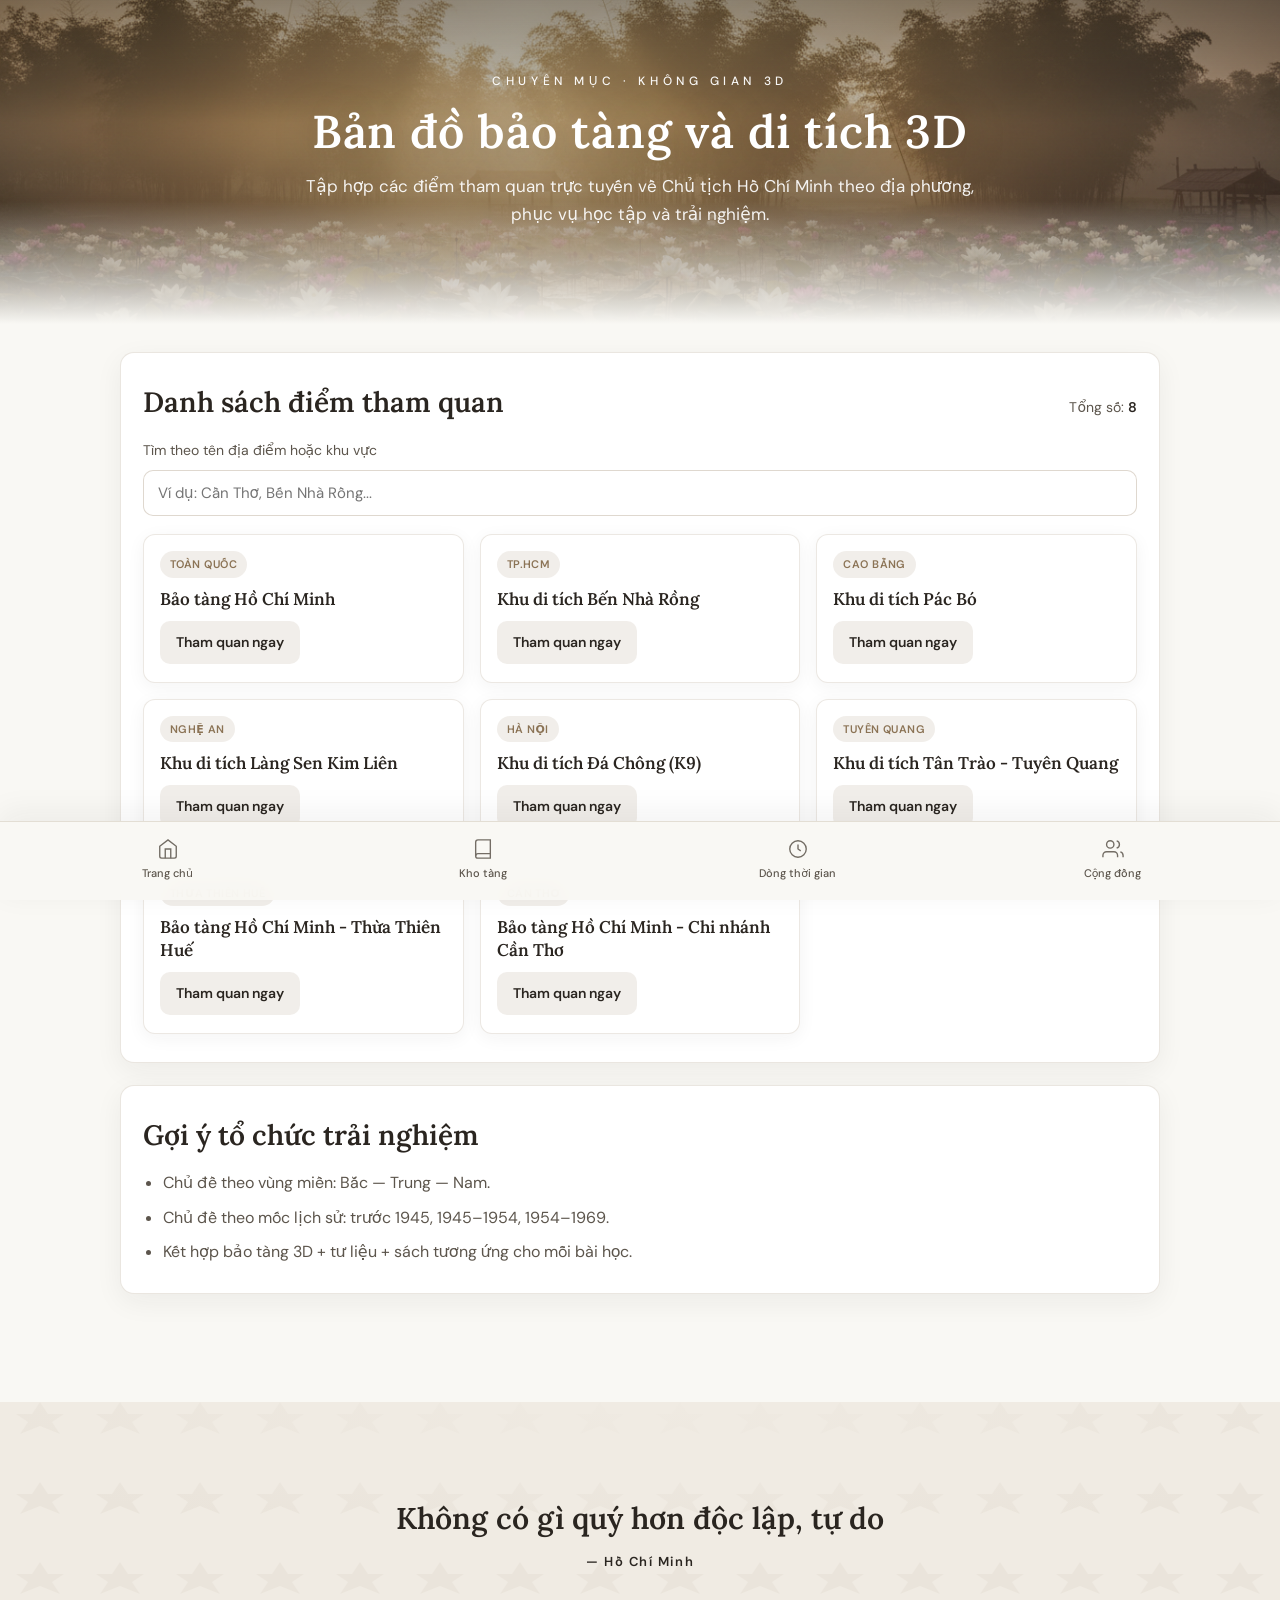
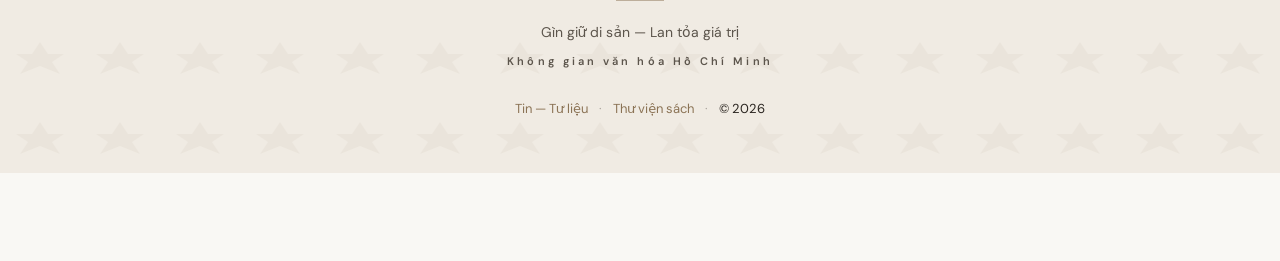
==== bao-tang-3d.html @ 17a9cdb2 "Initial commit: Không gian văn hóa Hồ Chí Minh (static site) Co-authored-by: Cursor <cursoragent@cur" ====
<!doctype html>
<html lang="vi">
  <head>
    <meta charset="UTF-8" />
    <meta name="viewport" content="width=device-width, initial-scale=1.0" />
    <title>Bảo tàng 3D | Không gian Văn hóa Hồ Chí Minh</title>
    <meta
      name="description"
      content="Danh mục bảo tàng và khu di tích 3D trong dự án Không gian Văn hóa Hồ Chí Minh."
    />
    <link rel="stylesheet" href="./landing.css" />
  </head>
  <body class="page-landing">
    <header class="landing-hero landing-hero--page" role="banner">
      <div class="landing-hero__bg" aria-hidden="true"></div>
      <div class="landing-hero__fade" aria-hidden="true"></div>
      <div class="landing-hero__inner landing-hero__inner--page">
        <p class="landing-hero__label">Chuyên mục · Không gian 3D</p>
        <h1 class="landing-hero__title landing-serif">Bản đồ bảo tàng và di tích 3D</h1>
        <p class="landing-hero__desc">
          Tập hợp các điểm tham quan trực tuyến về Chủ tịch Hồ Chí Minh theo địa phương, phục vụ
          học tập và trải nghiệm.
        </p>
      </div>
    </header>

    <main class="landing-page-main container">
      <section class="block">
        <div class="section-head">
          <h2>Danh sách điểm tham quan</h2>
          <p class="count">Tổng số: <strong id="museums-count">0</strong></p>
        </div>
        <label class="search-wrap" for="museum-search">
          <span>Tìm theo tên địa điểm hoặc khu vực</span>
          <input id="museum-search" type="text" placeholder="Ví dụ: Cần Thơ, Bến Nhà Rồng..." />
        </label>
        <div id="museums-grid" class="grid"></div>
      </section>

      <section class="block">
        <h2>Gợi ý tổ chức trải nghiệm</h2>
        <ul class="goals">
          <li>Chủ đề theo vùng miền: Bắc — Trung — Nam.</li>
          <li>Chủ đề theo mốc lịch sử: trước 1945, 1945–1954, 1954–1969.</li>
          <li>Kết hợp bảo tàng 3D + tư liệu + sách tương ứng cho mỗi bài học.</li>
        </ul>
      </section>
    </main>

    <footer class="landing-foot">
      <div class="landing-foot__inner">
        <p class="landing-foot__quote landing-serif">Không có gì quý hơn độc lập, tự do</p>
        <p class="landing-foot__attr">— Hồ Chí Minh</p>
        <div class="landing-foot__rule" aria-hidden="true"></div>
        <p class="landing-foot__tag">Gìn giữ di sản — Lan tỏa giá trị</p>
        <p class="landing-foot__brand">Không gian văn hóa Hồ Chí Minh</p>
        <p class="landing-foot__links">
          <a href="./tu-lieu.html">Tin — Tư liệu</a>
          <span class="landing-foot__sep">·</span>
          <a href="./thu-vien.html">Thư viện sách</a>
          <span class="landing-foot__sep">·</span>
          <span>&copy; <span id="current-year"></span></span>
        </p>
      </div>
    </footer>

    <nav class="landing-dock" aria-label="Điều hướng chính">
      <a href="./index.html">
        <svg viewBox="0 0 24 24" fill="none" stroke="currentColor" stroke-width="1.5">
          <path d="M3 9l9-7 9 7v11a2 2 0 0 1-2 2H5a2 2 0 0 1-2-2z" />
          <polyline points="9 22 9 12 15 12 15 22" />
        </svg>
        Trang chủ
      </a>
      <a href="./tu-lieu.html">
        <svg viewBox="0 0 24 24" fill="none" stroke="currentColor" stroke-width="1.5">
          <path d="M4 19.5A2.5 2.5 0 0 1 6.5 17H20" />
          <path d="M6.5 2H20v20H6.5A2.5 2.5 0 0 1 4 19.5v-15A2.5 2.5 0 0 1 6.5 2z" />
        </svg>
        Kho tàng
      </a>
      <a href="./ke-hoach.html">
        <svg viewBox="0 0 24 24" fill="none" stroke="currentColor" stroke-width="1.5">
          <circle cx="12" cy="12" r="9" />
          <path d="M12 7v5l3 2" />
        </svg>
        Dòng thời gian
      </a>
      <a href="./lien-he.html">
        <svg viewBox="0 0 24 24" fill="none" stroke="currentColor" stroke-width="1.5">
          <path d="M17 21v-2a4 4 0 0 0-4-4H5a4 4 0 0 0-4 4v2" />
          <circle cx="9" cy="7" r="4" />
          <path d="M23 21v-2a4 4 0 0 0-3-3.87M16 3.13a4 4 0 0 1 0 7.75" />
        </svg>
        Cộng đồng
      </a>
    </nav>

    <script src="./landing.js" defer></script>
    <script src="./script.js"></script>
  </body>
</html>
---- landing.css ----
/* Trang chủ — Không gian văn hóa Hồ Chí Minh (theo thiết kế landing) */

@import url("https://fonts.googleapis.com/css2?family=DM+Sans:ital,opsz,wght@0,9..40,400;0,9..40,500;0,9..40,600;1,9..40,400&family=Lora:ital,wght@0,400;0,600;0,700;1,400;1,600&display=swap");

:root {
  --cream: #f9f8f4;
  --cream-deep: #f0ebe3;
  --ink: #2a2520;
  --ink-muted: #5c554c;
  --gold: #8b7355;
  --hero-fade: #f9f8f4;
}

body.page-landing {
  margin: 0;
  font-family: "DM Sans", system-ui, sans-serif;
  background: var(--cream);
  color: var(--ink);
  line-height: 1.65;
  padding-bottom: 88px;
}

body.page-landing * {
  box-sizing: border-box;
}

.visually-hidden {
  position: absolute;
  width: 1px;
  height: 1px;
  padding: 0;
  margin: -1px;
  overflow: hidden;
  clip: rect(0, 0, 0, 0);
  white-space: nowrap;
  border: 0;
}

.landing-serif {
  font-family: "Lora", Georgia, serif;
}

/* Hero */
.landing-hero {
  position: relative;
  min-height: min(92vh, 820px);
  display: flex;
  align-items: center;
  justify-content: center;
  text-align: center;
  color: #fff;
  isolation: isolate;
  background-color: #1a1510;
}

.landing-hero__bg {
  position: absolute;
  inset: 0;
  background-image: linear-gradient(
      to bottom,
      rgba(26, 21, 16, 0.45) 0%,
      rgba(26, 21, 16, 0.25) 38%,
      rgba(26, 21, 16, 0.55) 100%
    ),
    url("./assets/hero-reference.png");
  background-size: cover;
  background-position: center 35%;
  z-index: 0;
}

.landing-hero__fade {
  position: absolute;
  inset: 0;
  top: auto;
  height: 38%;
  background: linear-gradient(
    to bottom,
    transparent,
    var(--hero-fade)
  );
  z-index: 1;
  pointer-events: none;
}

.landing-hero__inner {
  position: relative;
  z-index: 2;
  width: min(720px, 90%);
  padding: 100px 0 140px;
}

.landing-hero__label {
  margin: 0 0 16px;
  font-size: 12px;
  font-weight: 500;
  letter-spacing: 0.38em;
  text-transform: uppercase;
  opacity: 0.95;
}

.landing-hero__title {
  margin: 0 0 24px;
  font-family: "Lora", Georgia, serif;
  font-weight: 600;
  font-size: clamp(42px, 9vw, 76px);
  line-height: 1.05;
  letter-spacing: 0.02em;
  text-shadow: 0 4px 40px rgba(0, 0, 0, 0.35);
}

.landing-hero__quote {
  margin: 0 auto;
  max-width: 34em;
  font-family: "Lora", Georgia, serif;
  font-size: clamp(15px, 2.2vw, 18px);
  font-style: italic;
  font-weight: 400;
  line-height: 1.7;
  opacity: 0.95;
}

/* Intro */
.landing-intro {
  padding: 72px 0 88px;
}

.landing-wrap {
  width: min(1040px, 92%);
  margin: 0 auto;
}

.landing-intro__grid {
  display: grid;
  grid-template-columns: 1fr 1fr;
  gap: 48px;
  align-items: center;
}

.landing-intro__title {
  margin: 0 0 20px;
  font-family: "Lora", Georgia, serif;
  font-size: clamp(26px, 3.4vw, 34px);
  font-weight: 600;
  line-height: 1.25;
  color: var(--ink);
}

.landing-intro__text {
  margin: 0;
  font-size: 16px;
  color: var(--ink-muted);
}

.landing-intro__figure {
  margin: 0;
  border-radius: 12px;
  overflow: hidden;
  box-shadow: 0 20px 50px rgba(42, 37, 32, 0.12);
}

.landing-intro__figure img {
  display: block;
  width: 100%;
  height: min(380px, 48vw);
  object-fit: cover;
  object-position: center;
}

/* Feature cards */
.landing-features {
  padding: 8px 0 96px;
}

.landing-cards {
  display: grid;
  grid-template-columns: repeat(3, 1fr);
  gap: 28px;
}

.landing-card {
  background: #fff;
  border: 1px solid rgba(139, 115, 85, 0.18);
  border-radius: 14px;
  padding: 28px 24px 30px;
  box-shadow: 0 8px 28px rgba(42, 37, 32, 0.06);
  transition: transform 0.35s ease, box-shadow 0.35s ease;
}

.landing-card:hover {
  transform: translateY(-4px);
  box-shadow: 0 16px 40px rgba(42, 37, 32, 0.1);
}

.landing-card__icon {
  width: 40px;
  height: 40px;
  margin-bottom: 18px;
  color: var(--gold);
}

.landing-card__icon svg {
  width: 100%;
  height: 100%;
}

.landing-card__title {
  margin: 0 0 12px;
  font-family: "Lora", Georgia, serif;
  font-size: 20px;
  font-weight: 600;
}

.landing-card__text {
  margin: 0;
  font-size: 15px;
  color: var(--ink-muted);
  line-height: 1.65;
}

.landing-card__link {
  display: inline-block;
  margin-top: 16px;
  font-size: 14px;
  font-weight: 600;
  color: var(--gold);
  text-decoration: none;
  border-bottom: 1px solid transparent;
  transition: border-color 0.2s ease;
}

.landing-card__link:hover {
  border-bottom-color: var(--gold);
}

/* Quotes */
.landing-quotes {
  padding: 56px 0 100px;
  text-align: center;
}

.landing-quotes__label {
  margin: 0 0 56px;
  font-size: 12px;
  font-weight: 600;
  letter-spacing: 0.35em;
  text-transform: uppercase;
  color: var(--gold);
}

.landing-quote-block {
  margin: 0 auto 52px;
  max-width: 640px;
}

.landing-quote-block:last-child {
  margin-bottom: 0;
}

.landing-quote-block blockquote {
  margin: 0 0 14px;
  font-family: "Lora", Georgia, serif;
  font-size: clamp(19px, 2.6vw, 24px);
  font-style: italic;
  font-weight: 400;
  line-height: 1.55;
  color: var(--ink);
}

.landing-quote-block cite {
  display: block;
  font-family: "DM Sans", sans-serif;
  font-size: 14px;
  font-style: normal;
  color: var(--ink-muted);
}

/* Footer band */
.landing-foot {
  position: relative;
  padding: 96px 24px 40px;
  text-align: center;
  background-color: var(--cream-deep);
  background-image: url("data:image/svg+xml,%3Csvg xmlns='http://www.w3.org/2000/svg' width='80' height='80' viewBox='0 0 80 80'%3E%3Cpath fill='%238b7355' fill-opacity='0.06' d='M40 0L48 12h16L52 20l8 12-20-8-20 8 8-12-12-8h16z'/%3E%3C/svg%3E");
  overflow: hidden;
}

.landing-foot::before {
  content: "";
  position: absolute;
  inset: 0;
  background: radial-gradient(
    ellipse 90% 60% at 50% 0%,
    rgba(240, 235, 227, 0.9),
    transparent 65%
  );
  pointer-events: none;
}

.landing-foot__inner {
  position: relative;
  z-index: 1;
  max-width: 720px;
  margin: 0 auto;
}

.landing-foot__quote {
  margin: 0 0 12px;
  font-family: "Lora", Georgia, serif;
  font-size: clamp(22px, 3.5vw, 30px);
  font-weight: 600;
  line-height: 1.35;
}

.landing-foot__attr {
  margin: 0 0 28px;
  font-size: 13px;
  font-weight: 600;
  letter-spacing: 0.12em;
}

.landing-foot__rule {
  width: 48px;
  height: 1px;
  margin: 0 auto 20px;
  background: var(--gold);
  opacity: 0.5;
}

.landing-foot__tag {
  margin: 0 0 8px;
  font-size: 14px;
  color: var(--ink-muted);
}

.landing-foot__brand {
  margin: 0;
  font-size: 11px;
  font-weight: 600;
  letter-spacing: 0.28em;
  color: var(--ink-muted);
}

.landing-foot__links {
  margin-top: 28px;
  font-size: 13px;
}

.landing-foot__links a {
  color: var(--gold);
  text-decoration: none;
}

.landing-foot__links a:hover {
  text-decoration: underline;
}

.landing-foot__sep {
  margin: 0 8px;
  color: rgba(92, 85, 76, 0.45);
}

/* Bottom nav */
.landing-dock {
  position: fixed;
  left: 0;
  right: 0;
  bottom: 0;
  z-index: 100;
  display: flex;
  justify-content: space-around;
  align-items: stretch;
  gap: 4px;
  padding: 10px 12px calc(12px + env(safe-area-inset-bottom, 0));
  background: rgba(249, 248, 244, 0.94);
  backdrop-filter: blur(12px);
  -webkit-backdrop-filter: blur(12px);
  border-top: 1px solid rgba(139, 115, 85, 0.2);
  box-shadow: 0 -8px 32px rgba(42, 37, 32, 0.06);
}

.landing-dock a {
  flex: 1;
  display: flex;
  flex-direction: column;
  align-items: center;
  justify-content: flex-start;
  gap: 4px;
  padding: 6px 4px;
  font-size: 11px;
  font-weight: 500;
  color: var(--ink-muted);
  text-decoration: none;
  border-radius: 10px;
  transition: background 0.2s ease, color 0.2s ease;
}

.landing-dock a svg {
  width: 22px;
  height: 22px;
  opacity: 0.85;
}

.landing-dock a:hover,
.landing-dock a:focus-visible {
  background: rgba(139, 115, 85, 0.1);
  color: var(--ink);
  outline: none;
}

.landing-dock a.is-active {
  color: var(--ink);
  font-weight: 600;
}

.landing-dock a.is-active svg {
  opacity: 1;
  color: var(--gold);
}

/* Scroll reveal */
[data-reveal] {
  opacity: 0;
  transform: translateY(18px);
  transition: opacity 0.65s ease, transform 0.65s ease;
}

[data-reveal].is-visible {
  opacity: 1;
  transform: none;
}

@media (max-width: 880px) {
  .landing-intro__grid {
    grid-template-columns: 1fr;
    gap: 36px;
  }

  .landing-intro__figure img {
    height: 280px;
  }

  .landing-cards {
    grid-template-columns: 1fr;
  }
}

@media (prefers-reduced-motion: reduce) {
  [data-reveal] {
    opacity: 1;
    transform: none;
    transition: none;
  }

  .landing-card {
    transition: none;
  }

  .landing-card:hover {
    transform: none;
  }
}

/* ——— Trang nội dung (cùng hệ với trang chủ) ——— */

.landing-hero--page {
  min-height: 0;
  align-items: flex-end;
}

.landing-hero--page .landing-hero__bg {
  background-position: center 40%;
}

.landing-hero__inner--page {
  padding: 72px 0 96px;
  width: min(880px, 92%);
  text-align: center;
}

.landing-hero--page .landing-hero__title {
  font-size: clamp(28px, 5vw, 46px);
  margin-bottom: 16px;
}

.landing-hero__desc {
  margin: 0 auto;
  max-width: 40em;
  font-family: "DM Sans", system-ui, sans-serif;
  font-size: clamp(15px, 2vw, 17px);
  font-style: normal;
  font-weight: 400;
  line-height: 1.65;
  opacity: 0.92;
}

.landing-page-main {
  padding: 28px 0 108px;
}

body.page-landing .container {
  width: min(1040px, 92%);
  margin: 0 auto;
}

body.page-landing main.container {
  padding-left: 0;
  padding-right: 0;
}

body.page-landing .block {
  background: #fff;
  border: 1px solid rgba(139, 115, 85, 0.18);
  border-radius: 14px;
  padding: 26px 22px 28px;
  margin: 0 0 22px;
  box-shadow: 0 8px 28px rgba(42, 37, 32, 0.06);
}

body.page-landing .block:last-child {
  margin-bottom: 0;
}

body.page-landing .block h2 {
  margin: 0 0 10px;
  font-family: "Lora", Georgia, serif;
  font-size: clamp(21px, 2.5vw, 28px);
  font-weight: 600;
  color: var(--ink);
}

body.page-landing .section-head {
  display: flex;
  justify-content: space-between;
  align-items: baseline;
  gap: 12px;
  flex-wrap: wrap;
  margin-bottom: 6px;
}

body.page-landing .section-head h2 {
  margin: 0;
}

body.page-landing .count {
  margin: 0;
  font-size: 14px;
  color: var(--ink-muted);
}

body.page-landing .count strong {
  color: var(--ink);
  font-weight: 600;
}

body.page-landing .controls {
  display: grid;
  grid-template-columns: 1fr 220px;
  gap: 14px;
  margin-top: 8px;
}

body.page-landing .search-wrap,
body.page-landing .filter-wrap {
  display: block;
  margin: 14px 0 18px;
}

body.page-landing .search-wrap span,
body.page-landing .filter-wrap span {
  display: block;
  margin-bottom: 8px;
  color: var(--ink-muted);
  font-size: 14px;
}

body.page-landing input[type="text"],
body.page-landing select {
  width: 100%;
  padding: 12px 14px;
  border: 1px solid rgba(139, 115, 85, 0.28);
  border-radius: 10px;
  font-size: 15px;
  font-family: inherit;
  background: #fff;
  color: var(--ink);
}

body.page-landing input[type="text"]:focus,
body.page-landing select:focus {
  outline: 2px solid rgba(139, 115, 85, 0.35);
  outline-offset: 0;
}

body.page-landing .grid {
  display: grid;
  grid-template-columns: repeat(auto-fit, minmax(260px, 1fr));
  gap: 16px;
  margin-top: 8px;
}

body.page-landing .card {
  border: 1px solid rgba(139, 115, 85, 0.16);
  border-radius: 12px;
  padding: 16px 16px 18px;
  background: #fff;
  display: flex;
  flex-direction: column;
  gap: 10px;
  box-shadow: 0 4px 18px rgba(42, 37, 32, 0.05);
}

body.page-landing .card h3 {
  margin: 0;
  font-family: "Lora", Georgia, serif;
  font-size: 17px;
  line-height: 1.35;
  font-weight: 600;
  color: var(--ink);
}

body.page-landing .card p,
body.page-landing .muted {
  margin: 0;
  color: var(--ink-muted);
  font-size: 14px;
}

body.page-landing .meta {
  color: var(--ink-muted);
  font-size: 13px;
}

body.page-landing .badge {
  display: inline-block;
  width: fit-content;
  font-size: 11px;
  font-weight: 600;
  letter-spacing: 0.04em;
  text-transform: uppercase;
  color: var(--gold);
  background: rgba(139, 115, 85, 0.12);
  border-radius: 999px;
  padding: 4px 10px;
}

body.page-landing .badge.success {
  background: rgba(46, 125, 50, 0.12);
  color: #2e7d32;
}

body.page-landing .card .actions {
  margin-top: auto;
  display: flex;
  gap: 8px;
  flex-wrap: wrap;
}

body.page-landing .btn {
  display: inline-block;
  text-decoration: none;
  border-radius: 10px;
  padding: 10px 16px;
  font-weight: 600;
  font-size: 14px;
  border: 0;
  cursor: pointer;
  font-family: inherit;
}

body.page-landing .btn.primary {
  background: var(--gold);
  color: #fff;
}

body.page-landing .btn.primary:hover {
  filter: brightness(1.05);
}

body.page-landing .btn.secondary {
  background: rgba(139, 115, 85, 0.12);
  color: var(--ink);
}

body.page-landing .btn.secondary:hover {
  background: rgba(139, 115, 85, 0.2);
}

body.page-landing .goals {
  margin: 12px 0 0;
  padding-left: 20px;
  color: var(--ink-muted);
}

body.page-landing .goals li {
  margin-bottom: 8px;
}

body.page-landing .goals li:last-child {
  margin-bottom: 0;
}

body.page-landing .note {
  background: rgba(139, 115, 85, 0.08);
  border: 1px solid rgba(139, 115, 85, 0.22);
  border-radius: 10px;
  padding: 14px 16px;
  margin-top: 16px;
  font-size: 14px;
  color: var(--ink-muted);
}

body.page-landing .note strong {
  color: var(--ink);
}

body.page-landing .timeline {
  border-left: 3px solid rgba(139, 115, 85, 0.35);
  margin-left: 10px;
  padding-left: 18px;
}

body.page-landing .timeline-item {
  position: relative;
  margin-bottom: 18px;
  padding-bottom: 8px;
}

body.page-landing .timeline-item:last-child {
  margin-bottom: 0;
}

body.page-landing .timeline-item::before {
  content: "";
  position: absolute;
  left: -25px;
  top: 6px;
  width: 11px;
  height: 11px;
  border-radius: 50%;
  background: var(--gold);
  box-shadow: 0 0 0 3px rgba(139, 115, 85, 0.2);
}

body.page-landing .timeline-item h3 {
  margin: 0 0 6px;
  font-family: "Lora", Georgia, serif;
  font-size: 18px;
  font-weight: 600;
}

body.page-landing .kpi {
  font-size: 12px;
  font-weight: 600;
  letter-spacing: 0.12em;
  text-transform: uppercase;
  color: var(--gold);
  margin: 0 0 6px;
}

@media (max-width: 760px) {
  body.page-landing .controls {
    grid-template-columns: 1fr;
  }

  .landing-hero__inner--page {
    padding: 56px 0 72px;
  }
}
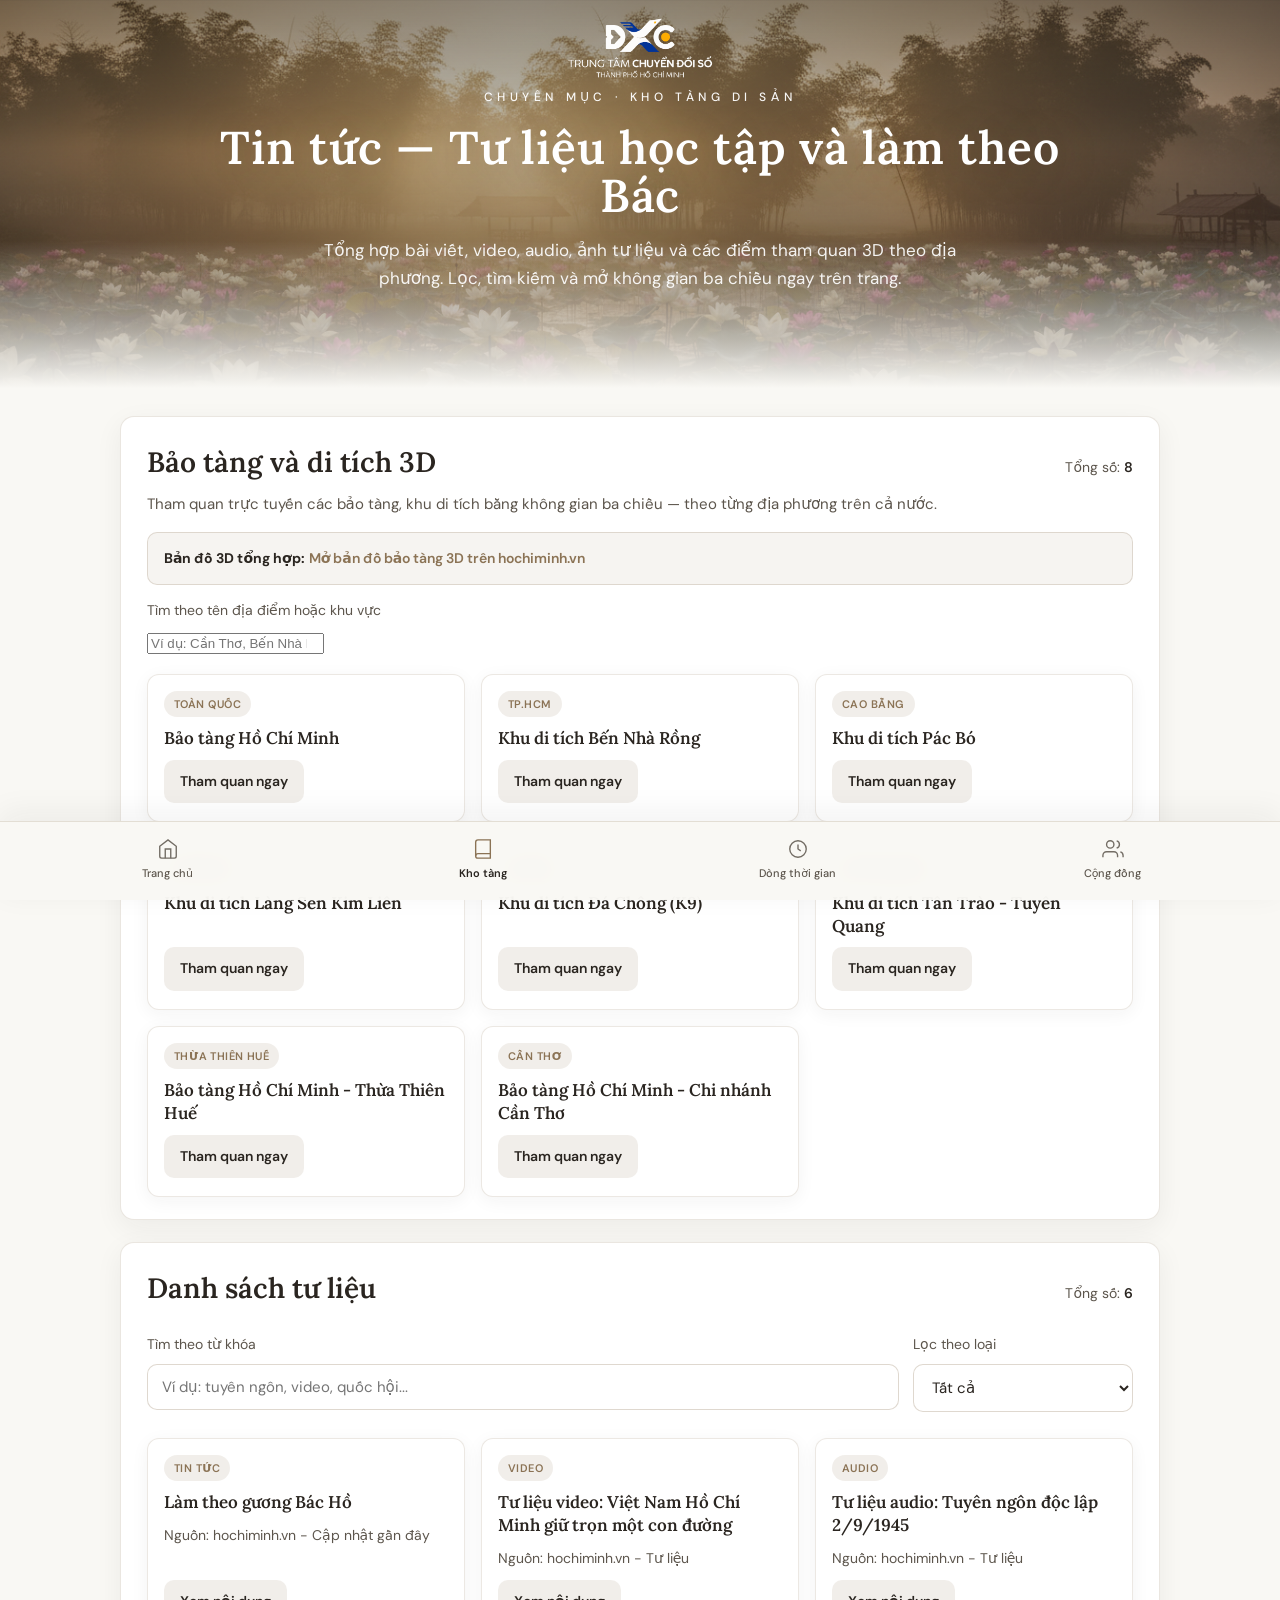
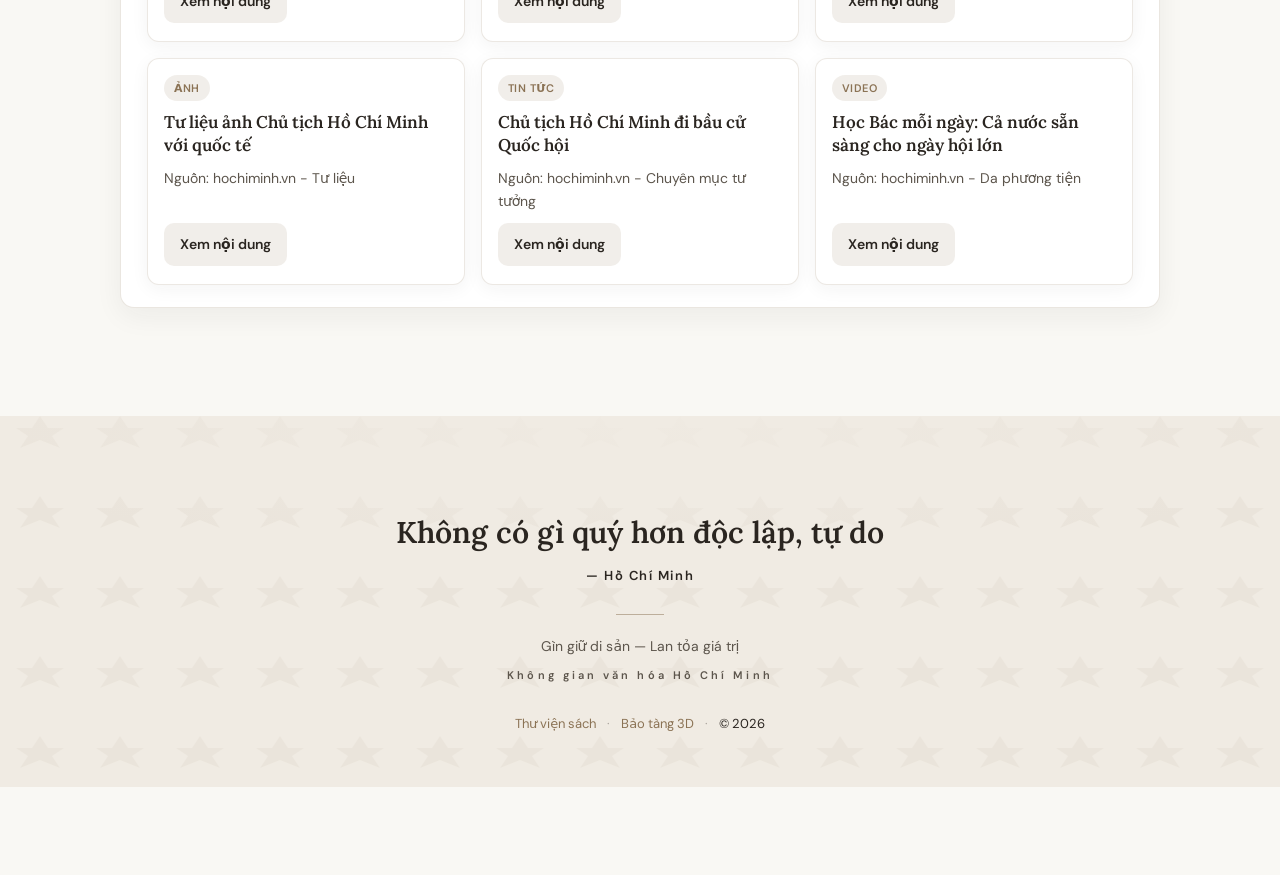
==== commit 9d8308bc: "them logo" ====
--- a/bao-tang-3d.html
+++ b/bao-tang-3d.html
@@ -2,101 +2,28 @@
 <html lang="vi">
   <head>
     <meta charset="UTF-8" />
+    <meta http-equiv="refresh" content="0; url=./tu-lieu.html#bao-tang-3d" />
     <meta name="viewport" content="width=device-width, initial-scale=1.0" />
     <title>Bảo tàng 3D | Không gian Văn hóa Hồ Chí Minh</title>
-    <meta
-      name="description"
-      content="Danh mục bảo tàng và khu di tích 3D trong dự án Không gian Văn hóa Hồ Chí Minh."
-    />
+    <link rel="canonical" href="./tu-lieu.html#bao-tang-3d" />
     <link rel="stylesheet" href="./landing.css" />
+    <script>
+      location.replace("./tu-lieu.html#bao-tang-3d");
+    </script>
   </head>
-  <body class="page-landing">
-    <header class="landing-hero landing-hero--page" role="banner">
-      <div class="landing-hero__bg" aria-hidden="true"></div>
-      <div class="landing-hero__fade" aria-hidden="true"></div>
-      <div class="landing-hero__inner landing-hero__inner--page">
-        <p class="landing-hero__label">Chuyên mục · Không gian 3D</p>
-        <h1 class="landing-hero__title landing-serif">Bản đồ bảo tàng và di tích 3D</h1>
-        <p class="landing-hero__desc">
-          Tập hợp các điểm tham quan trực tuyến về Chủ tịch Hồ Chí Minh theo địa phương, phục vụ
-          học tập và trải nghiệm.
-        </p>
-      </div>
-    </header>
-
-    <main class="landing-page-main container">
-      <section class="block">
-        <div class="section-head">
-          <h2>Danh sách điểm tham quan</h2>
-          <p class="count">Tổng số: <strong id="museums-count">0</strong></p>
-        </div>
-        <label class="search-wrap" for="museum-search">
-          <span>Tìm theo tên địa điểm hoặc khu vực</span>
-          <input id="museum-search" type="text" placeholder="Ví dụ: Cần Thơ, Bến Nhà Rồng..." />
-        </label>
-        <div id="museums-grid" class="grid"></div>
-      </section>
-
-      <section class="block">
-        <h2>Gợi ý tổ chức trải nghiệm</h2>
-        <ul class="goals">
-          <li>Chủ đề theo vùng miền: Bắc — Trung — Nam.</li>
-          <li>Chủ đề theo mốc lịch sử: trước 1945, 1945–1954, 1954–1969.</li>
-          <li>Kết hợp bảo tàng 3D + tư liệu + sách tương ứng cho mỗi bài học.</li>
-        </ul>
-      </section>
+  <body class="page-redirect">
+    <main class="page-redirect__inner">
+      <a class="site-brand site-brand--static" href="./index.html" aria-label="Trung tâm Chuyển đổi số Thành phố Hồ Chí Minh — về trang chủ">
+        <img
+          class="site-brand__logo"
+          src="./Logo-full_ngang_trang.png"
+          alt="Trung tâm Chuyển đổi số Thành phố Hồ Chí Minh"
+          width="360"
+          height="147"
+          decoding="async"
+        />
+      </a>
+      <p>Đang chuyển tới <a href="./tu-lieu.html#bao-tang-3d">Bảo tàng và di tích 3D</a>…</p>
     </main>
-
-    <footer class="landing-foot">
-      <div class="landing-foot__inner">
-        <p class="landing-foot__quote landing-serif">Không có gì quý hơn độc lập, tự do</p>
-        <p class="landing-foot__attr">— Hồ Chí Minh</p>
-        <div class="landing-foot__rule" aria-hidden="true"></div>
-        <p class="landing-foot__tag">Gìn giữ di sản — Lan tỏa giá trị</p>
-        <p class="landing-foot__brand">Không gian văn hóa Hồ Chí Minh</p>
-        <p class="landing-foot__links">
-          <a href="./tu-lieu.html">Tin — Tư liệu</a>
-          <span class="landing-foot__sep">·</span>
-          <a href="./thu-vien.html">Thư viện sách</a>
-          <span class="landing-foot__sep">·</span>
-          <span>&copy; <span id="current-year"></span></span>
-        </p>
-      </div>
-    </footer>
-
-    <nav class="landing-dock" aria-label="Điều hướng chính">
-      <a href="./index.html">
-        <svg viewBox="0 0 24 24" fill="none" stroke="currentColor" stroke-width="1.5">
-          <path d="M3 9l9-7 9 7v11a2 2 0 0 1-2 2H5a2 2 0 0 1-2-2z" />
-          <polyline points="9 22 9 12 15 12 15 22" />
-        </svg>
-        Trang chủ
-      </a>
-      <a href="./tu-lieu.html">
-        <svg viewBox="0 0 24 24" fill="none" stroke="currentColor" stroke-width="1.5">
-          <path d="M4 19.5A2.5 2.5 0 0 1 6.5 17H20" />
-          <path d="M6.5 2H20v20H6.5A2.5 2.5 0 0 1 4 19.5v-15A2.5 2.5 0 0 1 6.5 2z" />
-        </svg>
-        Kho tàng
-      </a>
-      <a href="./ke-hoach.html">
-        <svg viewBox="0 0 24 24" fill="none" stroke="currentColor" stroke-width="1.5">
-          <circle cx="12" cy="12" r="9" />
-          <path d="M12 7v5l3 2" />
-        </svg>
-        Dòng thời gian
-      </a>
-      <a href="./lien-he.html">
-        <svg viewBox="0 0 24 24" fill="none" stroke="currentColor" stroke-width="1.5">
-          <path d="M17 21v-2a4 4 0 0 0-4-4H5a4 4 0 0 0-4 4v2" />
-          <circle cx="9" cy="7" r="4" />
-          <path d="M23 21v-2a4 4 0 0 0-3-3.87M16 3.13a4 4 0 0 1 0 7.75" />
-        </svg>
-        Cộng đồng
-      </a>
-    </nav>
-
-    <script src="./landing.js" defer></script>
-    <script src="./script.js"></script>
   </body>
 </html>
--- a/landing.css
+++ b/landing.css
@@ -18,6 +18,36 @@
   color: var(--ink);
   line-height: 1.65;
   padding-bottom: 88px;
+}
+
+body.page-redirect {
+  margin: 0;
+  min-height: 100vh;
+  display: flex;
+  align-items: center;
+  justify-content: center;
+  font-family: "DM Sans", system-ui, sans-serif;
+  background: var(--cream);
+  color: var(--ink);
+}
+
+.page-redirect__inner {
+  text-align: center;
+  padding: 24px;
+}
+
+.site-brand--static {
+  position: static;
+  transform: none;
+  display: inline-block;
+  margin: 0 auto 20px;
+  padding: 10px 18px;
+  background: #1a1510;
+  border-radius: 10px;
+}
+
+.site-brand--static .site-brand__logo {
+  height: clamp(48px, 12vw, 64px);
 }
 
 body.page-landing * {
@@ -82,11 +112,41 @@
   pointer-events: none;
 }
 
+.site-brand {
+  position: absolute;
+  top: max(18px, env(safe-area-inset-top, 0px));
+  left: 50%;
+  z-index: 3;
+  display: block;
+  line-height: 0;
+  transform: translateX(-50%);
+  opacity: 0.98;
+  transition: opacity 0.2s ease;
+}
+
+.site-brand:hover {
+  opacity: 1;
+}
+
+.site-brand:focus-visible {
+  outline: 2px solid rgba(255, 255, 255, 0.85);
+  outline-offset: 4px;
+  border-radius: 4px;
+}
+
+.site-brand__logo {
+  display: block;
+  height: clamp(44px, 10vw, 60px);
+  width: auto;
+  max-width: min(360px, 90vw);
+  object-fit: contain;
+}
+
 .landing-hero__inner {
   position: relative;
   z-index: 2;
   width: min(720px, 90%);
-  padding: 100px 0 140px;
+  padding: 120px 0 140px;
 }
 
 .landing-hero__label {
@@ -264,6 +324,22 @@
   font-weight: 400;
   line-height: 1.55;
   color: var(--ink);
+}
+
+.landing-quote-block__meta {
+  margin: 0;
+  display: flex;
+  flex-direction: column;
+  align-items: center;
+  gap: 6px;
+}
+
+.landing-quote-block__year {
+  font-family: "DM Sans", sans-serif;
+  font-size: 13px;
+  font-weight: 600;
+  letter-spacing: 0.12em;
+  color: var(--gold);
 }
 
 .landing-quote-block cite {
@@ -472,7 +548,7 @@
 }
 
 .landing-hero__inner--page {
-  padding: 72px 0 96px;
+  padding: 88px 0 96px;
   width: min(880px, 92%);
   text-align: center;
 }
@@ -511,7 +587,7 @@
   background: #fff;
   border: 1px solid rgba(139, 115, 85, 0.18);
   border-radius: 14px;
-  padding: 26px 22px 28px;
+  padding: 22px 26px;
   margin: 0 0 22px;
   box-shadow: 0 8px 28px rgba(42, 37, 32, 0.06);
 }
@@ -757,6 +833,154 @@
   margin: 0 0 6px;
 }
 
+body.page-landing .timeline-highlights {
+  margin: 10px 0 0;
+  padding-left: 1.15rem;
+  font-size: 14px;
+  color: var(--ink-muted);
+  line-height: 1.55;
+}
+
+body.page-landing .timeline-highlights li {
+  margin-bottom: 6px;
+}
+
+body.page-landing .timeline-highlights li:last-child {
+  margin-bottom: 0;
+}
+
+body.page-landing .goals a {
+  color: var(--gold);
+  font-weight: 600;
+  text-decoration: none;
+}
+
+body.page-landing .goals a:hover {
+  text-decoration: underline;
+}
+
+body.page-landing .section-lead {
+  margin: 0 0 14px;
+  font-size: 15px;
+  line-height: 1.6;
+  color: var(--ink-muted);
+}
+
+body.page-landing .museum-portal a {
+  color: var(--gold);
+  font-weight: 600;
+  text-decoration: none;
+}
+
+body.page-landing .museum-portal a:hover {
+  text-decoration: underline;
+}
+
+body.page-landing .card__badges {
+  display: flex;
+  flex-wrap: wrap;
+  gap: 6px;
+  margin-bottom: 8px;
+}
+
+body.page-landing .card--museum .card__hint {
+  margin: 0 0 12px;
+  font-size: 13px;
+}
+
+body.page-landing .grid--museums {
+  margin-top: 16px;
+}
+
+body.page-landing #bao-tang-3d {
+  scroll-margin-top: 24px;
+}
+
+body.page-landing .block--infographic {
+  padding: 0;
+  overflow: hidden;
+}
+
+body.page-landing .block--infographic .infographic {
+  margin: 0;
+  line-height: 0;
+  border: none;
+  border-radius: 0;
+  background: transparent;
+  box-shadow: none;
+}
+
+body.page-landing .block--infographic .infographic img {
+  display: block;
+  width: 100%;
+  height: auto;
+  margin: 0;
+  border-radius: 0;
+}
+
+body.page-landing .timeline-gallery {
+  display: grid;
+  grid-template-columns: repeat(auto-fill, minmax(160px, 1fr));
+  gap: 14px;
+  margin-top: 16px;
+  padding-top: 4px;
+}
+
+body.page-landing .timeline-figure {
+  margin: 0;
+  border-radius: 10px;
+  overflow: hidden;
+  background: rgba(255, 255, 255, 0.65);
+  border: 1px solid rgba(139, 115, 85, 0.2);
+  box-shadow: 0 2px 10px rgba(44, 36, 24, 0.06);
+}
+
+body.page-landing .timeline-figure__link {
+  display: block;
+  aspect-ratio: 4 / 3;
+  overflow: hidden;
+  background: rgba(139, 115, 85, 0.08);
+}
+
+body.page-landing .timeline-figure__link img {
+  width: 100%;
+  height: 100%;
+  object-fit: cover;
+  transition: transform 0.25s ease;
+}
+
+body.page-landing .timeline-figure__link:hover img {
+  transform: scale(1.04);
+}
+
+body.page-landing .timeline-figure figcaption {
+  padding: 10px 10px 12px;
+  display: flex;
+  flex-direction: column;
+  gap: 4px;
+}
+
+body.page-landing .timeline-figure__code {
+  font-size: 11px;
+  font-weight: 700;
+  letter-spacing: 0.08em;
+  text-transform: uppercase;
+  color: var(--gold);
+}
+
+body.page-landing .timeline-figure__title {
+  font-size: 13px;
+  line-height: 1.45;
+  color: var(--ink-muted);
+}
+
+@media (max-width: 760px) {
+  body.page-landing .timeline-gallery {
+    grid-template-columns: repeat(2, minmax(0, 1fr));
+    gap: 10px;
+  }
+}
+
 @media (max-width: 760px) {
   body.page-landing .controls {
     grid-template-columns: 1fr;
